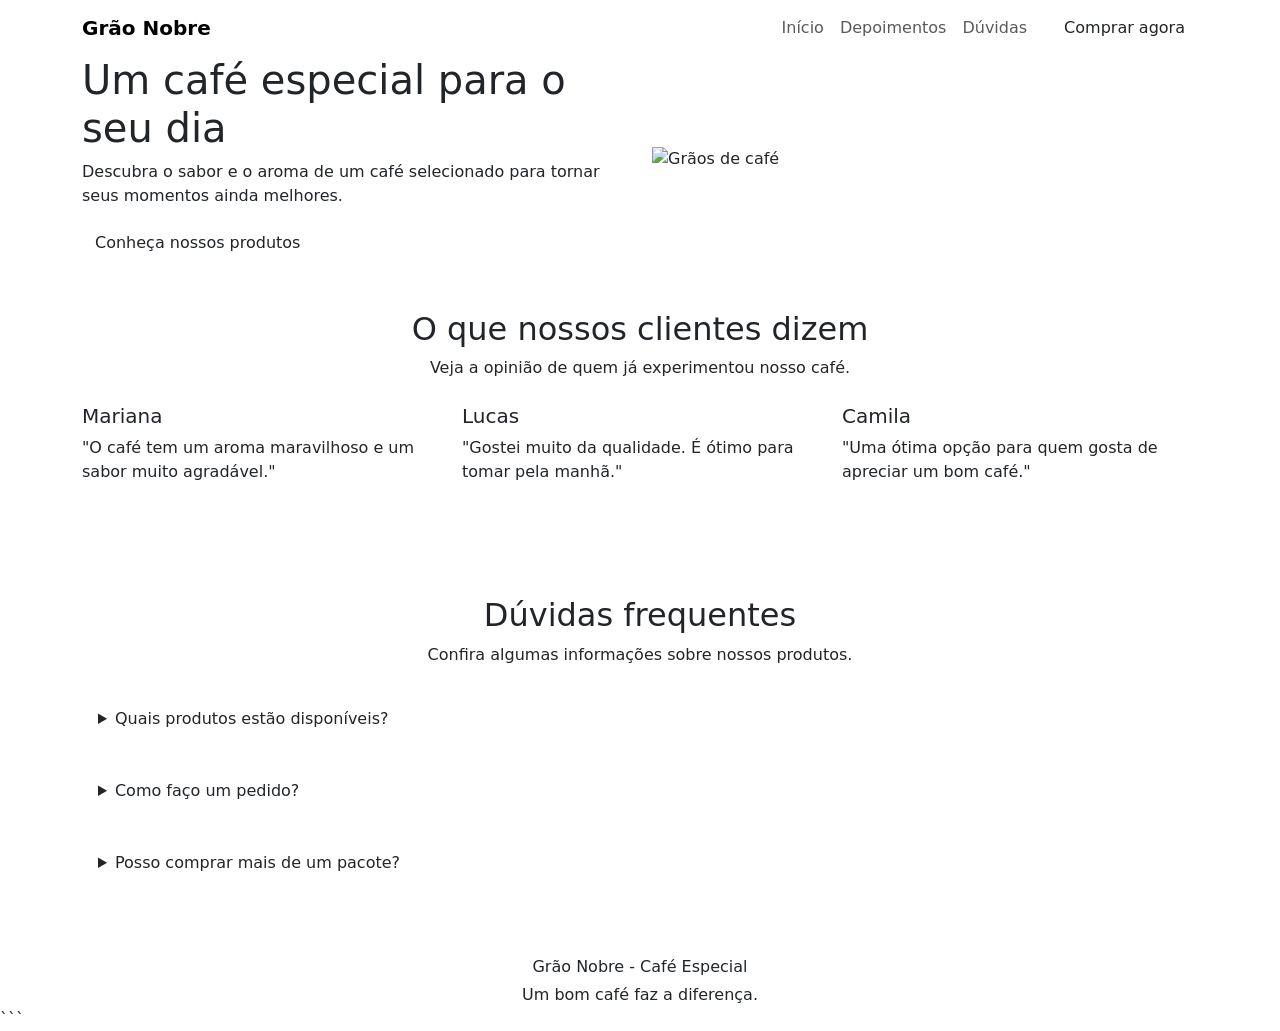
==== bootstrap.html @ b38ea673 "feat:adicionei os arquivos do html" ====
<!DOCTYPE html>
<html lang="pt-br">

<head>
    <meta charset="UTF-8">
    <meta name="viewport" content="width=device-width, initial-scale=1.0">

    <title>Grão Nobre | Café Especial</title>

    <!-- Bootstrap CSS -->
    <link href="https://cdn.jsdelivr.net/npm/bootstrap@5.3.3/dist/css/bootstrap.min.css" rel="stylesheet">

    
</head>

<body>

    <!-- Menu -->
    <nav class="navbar navbar-expand-lg">
        <div class="container">

            <a class="navbar-brand fw-bold" href="#">Grão Nobre</a>

            <div class="navbar-nav ms-auto">
                <a class="nav-link" href="#inicio">Início</a>
                <a class="nav-link" href="#depoimentos">Depoimentos</a>
                <a class="nav-link" href="#duvidas">Dúvidas</a>
            </div>

            <button class="btn botao ms-3"
                    data-bs-toggle="modal"
                    data-bs-target="#modalCompra">
                Comprar agora
            </button>

        </div>
    </nav>


    <!-- Apresentação -->
    <section class="inicio" id="inicio">
        <div class="container">

            <div class="row align-items-center">

                <div class="col-md-6">
                    <h1>Um café especial para o seu dia</h1>

                    <p>
                        Descubra o sabor e o aroma de um café selecionado
                        para tornar seus momentos ainda melhores.
                    </p>

                    <button class="btn botao"
                            data-bs-toggle="modal"
                            data-bs-target="#modalCompra">
                        Conheça nossos produtos
                    </button>
                </div>

                <div class="col-md-6 mt-4 mt-md-0">
                    <img
                        src="https://images.unsplash.com/photo-1447933601403-0c6688de566e"
                        alt="Grãos de café"
                        class="foto">
                </div>

            </div>

        </div>
    </section>


    <!-- Depoimentos -->
    <section class="py-5" id="depoimentos">
        <div class="container">

            <div class="text-center mb-4">
                <h2>O que nossos clientes dizem</h2>
                <p>Veja a opinião de quem já experimentou nosso café.</p>
            </div>

            <div class="row g-4">

                <div class="col-md-4">
                    <div class="bloco">
                        <h5>Mariana</h5>
                        <p>
                            "O café tem um aroma maravilhoso e um sabor
                            muito agradável."
                        </p>
                    </div>
                </div>

                <div class="col-md-4">
                    <div class="bloco">
                        <h5>Lucas</h5>
                        <p>
                            "Gostei muito da qualidade. É ótimo para tomar
                            pela manhã."
                        </p>
                    </div>
                </div>

                <div class="col-md-4">
                    <div class="bloco">
                        <h5>Camila</h5>
                        <p>
                            "Uma ótima opção para quem gosta de apreciar
                            um bom café."
                        </p>
                    </div>
                </div>

            </div>

        </div>
    </section>


    <!-- Dúvidas frequentes -->
    <section class="py-5" id="duvidas">
        <div class="container">

            <div class="text-center mb-4">
                <h2>Dúvidas frequentes</h2>
                <p>Confira algumas informações sobre nossos produtos.</p>
            </div>

            <div class="perguntas">

                <details class="bg-white p-3 mb-3 rounded">
                    <summary>Quais produtos estão disponíveis?</summary>
                    <p class="mt-3">
                        Temos opções de pacotes de café e kits para degustação.
                    </p>
                </details>

                <details class="bg-white p-3 mb-3 rounded">
                    <summary>Como faço um pedido?</summary>
                    <p class="mt-3">
                        Clique em "Comprar agora" e escolha o produto desejado.
                    </p>
                </details>

                <details class="bg-white p-3 mb-3 rounded">
                    <summary>Posso comprar mais de um pacote?</summary>
                    <p class="mt-3">
                        Sim! Você pode selecionar a opção com cinco pacotes.
                    </p>
                </details>

            </div>

        </div>
    </section>


    <!-- Modal de compra -->
    <div class="modal fade" id="modalCompra" tabindex="-1"
         aria-labelledby="tituloModal" aria-hidden="true">

        <div class="modal-dialog">
            <div class="modal-content">

                <div class="modal-header">
                    <h5 class="modal-title" id="tituloModal">
                        Faça seu pedido
                    </h5>

                    <button type="button" class="btn-close"
                            data-bs-dismiss="modal"
                            aria-label="Fechar"></button>
                </div>

                <div class="modal-body">

                    <p>Escolha o produto que deseja:</p>

                    <form id="formCompra">

                        <div class="form-check mb-2">
                            <input class="form-check-input"
                                   type="radio"
                                   name="produto"
                                   id="kit"
                                   value="Kit de degustação"
                                   required>

                            <label class="form-check-label" for="kit">
                                Kit de degustação
                            </label>
                        </div>

                        <div class="form-check mb-2">
                            <input class="form-check-input"
                                   type="radio"
                                   name="produto"
                                   id="pacote"
                                   value="Pacote de 250 g">

                            <label class="form-check-label" for="pacote">
                                Pacote de 250 g
                            </label>
                        </div>

                        <div class="form-check mb-2">
                            <input class="form-check-input"
                                   type="radio"
                                   name="produto"
                                   id="cinco"
                                   value="Cinco pacotes de 250 g">

                            <label class="form-check-label" for="cinco">
                                Cinco pacotes de 250 g
                            </label>
                        </div>

                    </form>

                </div>

                <div class="modal-footer">
                    <button type="button"
                            class="btn btn-secondary"
                            data-bs-dismiss="modal">
                        Fechar
                    </button>

                    <button type="submit"
                            form="formCompra"
                            class="btn botao">
                        Confirmar
                    </button>
                </div>

            </div>
        </div>

    </div>


    <!-- Rodapé -->
    <footer class="text-center">
        <p class="mb-1">Grão Nobre - Café Especial</p>
        <p class="mb-0">Um bom café faz a diferença.</p>
    </footer>


    <!-- Bootstrap JavaScript: necessário para abrir o modal -->
    <script src="https://cdn.jsdelivr.net/npm/bootstrap@5.3.3/dist/js/bootstrap.bundle.min.js"></script>

</body>
</html>
```
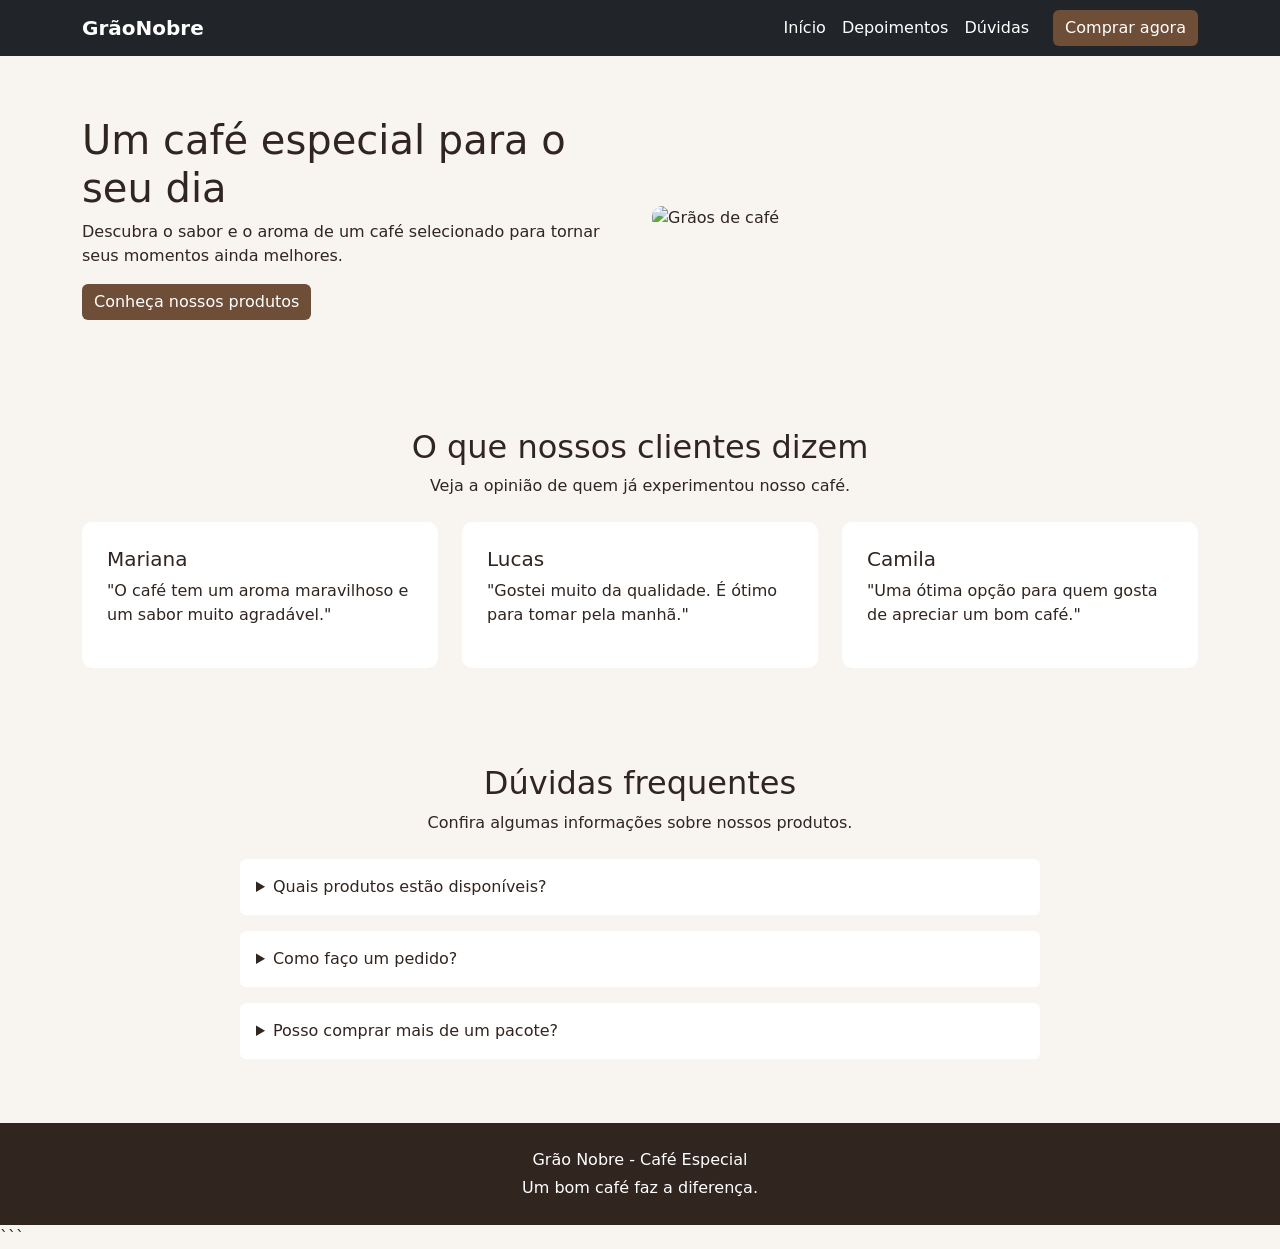
==== commit b8279dcb: "feat:add o css" ====
--- a/bootstrap.html
+++ b/bootstrap.html
@@ -5,22 +5,22 @@
 <head>
     <meta charset="UTF-8">
     <meta name="viewport" content="width=device-width, initial-scale=1.0">
-
-    <title>Grão Nobre | Café Especial</title>
-
-    <!-- Bootstrap CSS -->
     <link href="https://cdn.jsdelivr.net/npm/bootstrap@5.3.3/dist/css/bootstrap.min.css" rel="stylesheet">
+    <link rel="stylesheet" href="./css/bootstrap.css">
+
+    <title>GrãoNobre | Café Especial</title>
 
     
 </head>
 
 <body>
 
-    <!-- Menu -->
-    <nav class="navbar navbar-expand-lg">
-        <div class="container">
-
-            <a class="navbar-brand fw-bold" href="#">Grão Nobre</a>
+   
+    <nav class="navbar navbar-expand-lg navbar-dark bg-dark sticky-top">
+
+        <div class="container">
+
+            <a class="navbar-brand fw-bold" href="#">GrãoNobre</a>
 
             <div class="navbar-nav ms-auto">
                 <a class="nav-link" href="#inicio">Início</a>
@@ -38,24 +38,23 @@
     </nav>
 
 
-    <!-- Apresentação -->
     <section class="inicio" id="inicio">
         <div class="container">
 
-            <div class="row align-items-center">
-
-                <div class="col-md-6">
-                    <h1>Um café especial para o seu dia</h1>
-
-                    <p>
-                        Descubra o sabor e o aroma de um café selecionado
-                        para tornar seus momentos ainda melhores.
-                    </p>
-
-                    <button class="btn botao"
-                            data-bs-toggle="modal"
-                            data-bs-target="#modalCompra">
-                        Conheça nossos produtos
+        <div class="row align-items-center">
+
+        <div class="col-md-6">
+        <h1>Um café especial para o seu dia</h1>
+
+        <p>
+            Descubra o sabor e o aroma de um café selecionado
+            para tornar seus momentos ainda melhores.
+        </p>
+
+        <button class="btn botao"
+        data-bs-toggle="modal"
+        data-bs-target="#modalCompra">
+         Conheça nossos produtos
                     </button>
                 </div>
 
@@ -72,7 +71,7 @@
     </section>
 
 
-    <!-- Depoimentos -->
+    
     <section class="py-5" id="depoimentos">
         <div class="container">
 
@@ -119,7 +118,7 @@
     </section>
 
 
-    <!-- Dúvidas frequentes -->
+
     <section class="py-5" id="duvidas">
         <div class="container">
 
@@ -157,7 +156,7 @@
     </section>
 
 
-    <!-- Modal de compra -->
+   
     <div class="modal fade" id="modalCompra" tabindex="-1"
          aria-labelledby="tituloModal" aria-hidden="true">
 
@@ -241,14 +240,14 @@
     </div>
 
 
-    <!-- Rodapé -->
+    
     <footer class="text-center">
         <p class="mb-1">Grão Nobre - Café Especial</p>
         <p class="mb-0">Um bom café faz a diferença.</p>
     </footer>
 
 
-    <!-- Bootstrap JavaScript: necessário para abrir o modal -->
+   
     <script src="https://cdn.jsdelivr.net/npm/bootstrap@5.3.3/dist/js/bootstrap.bundle.min.js"></script>
 
 </body>
